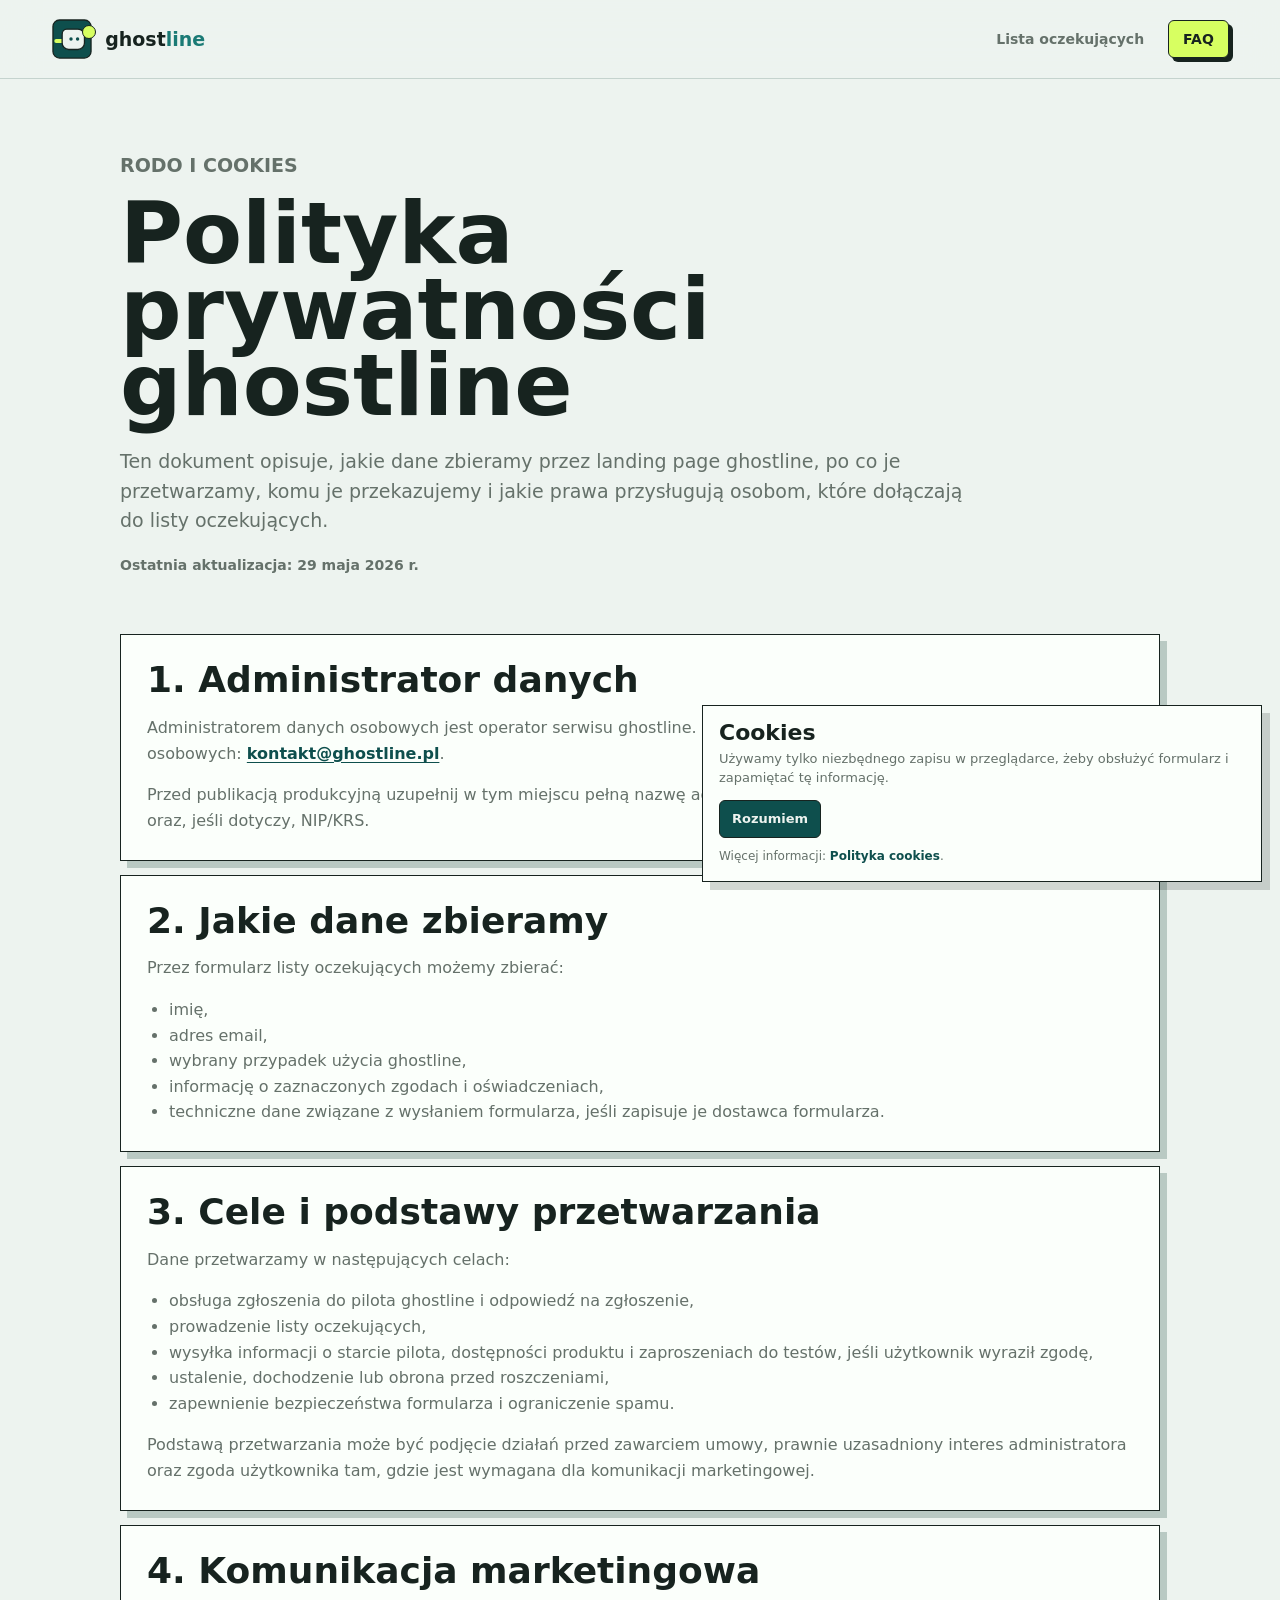
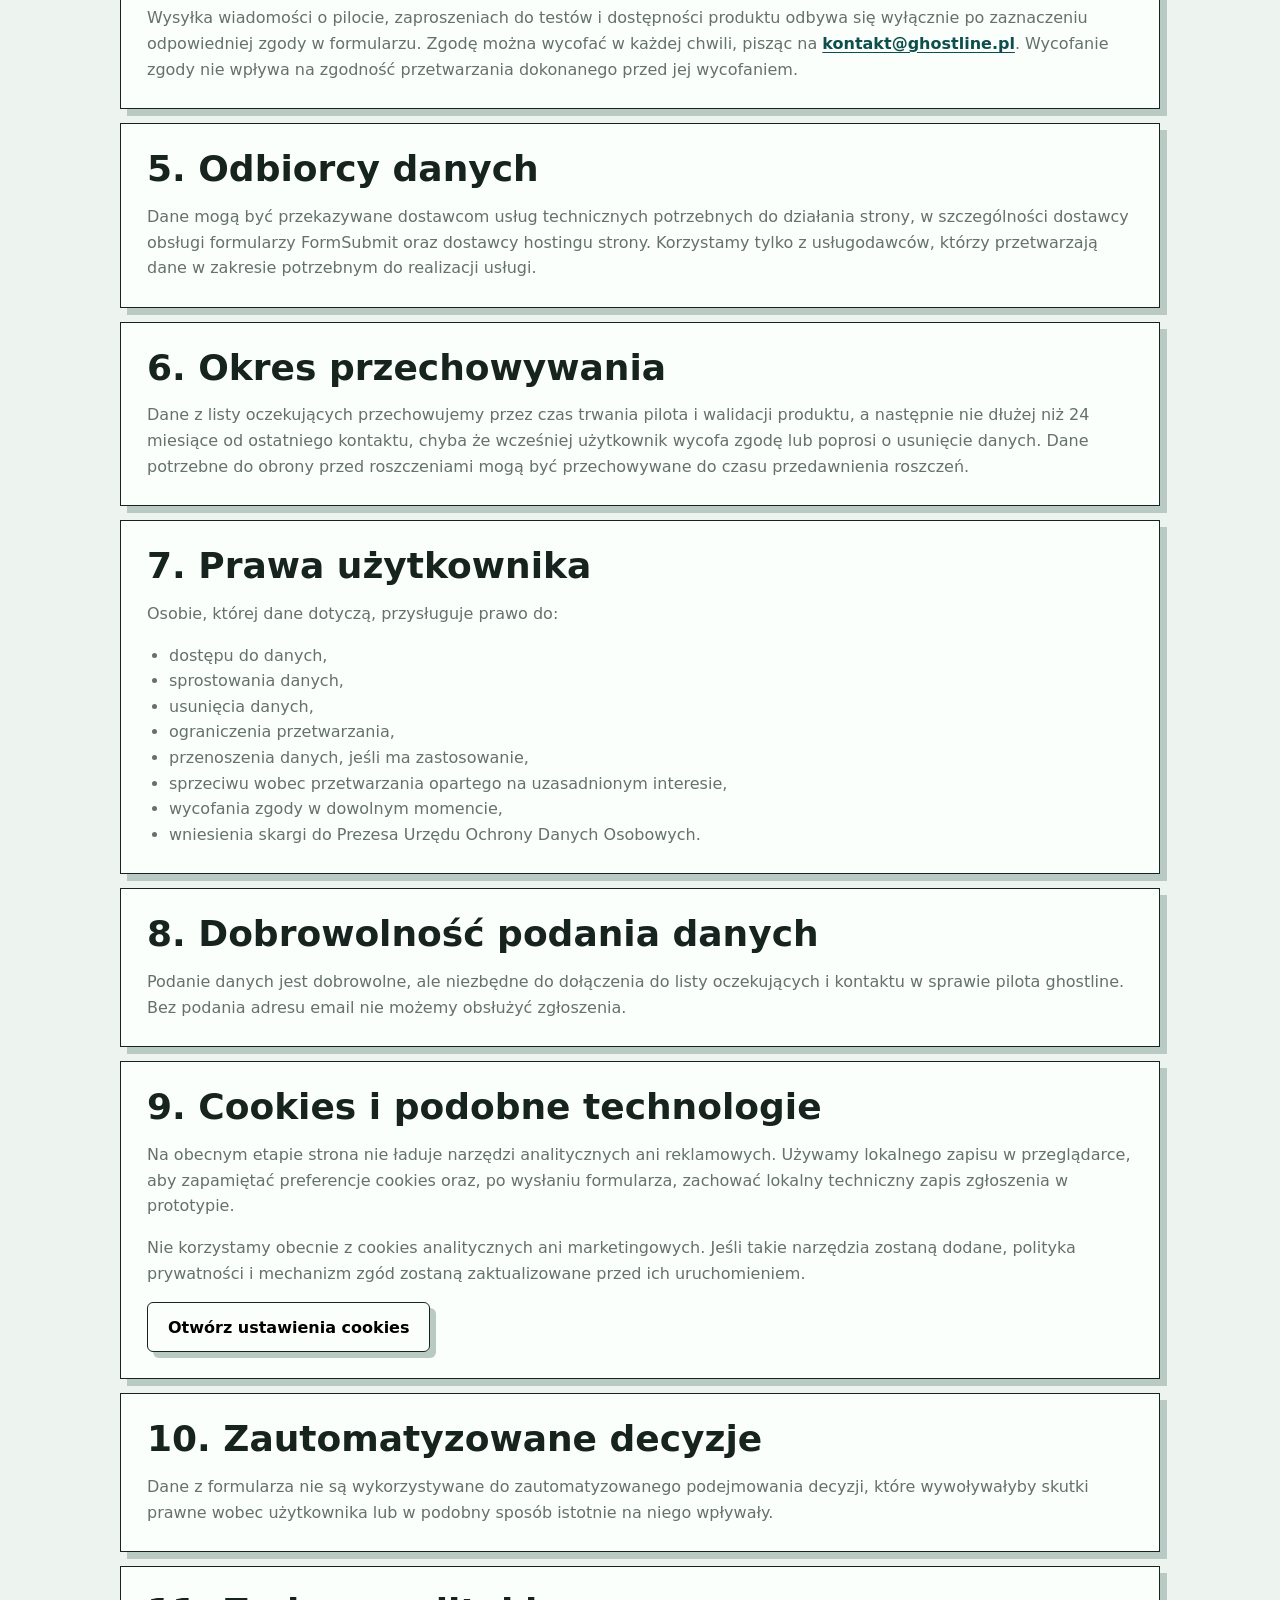
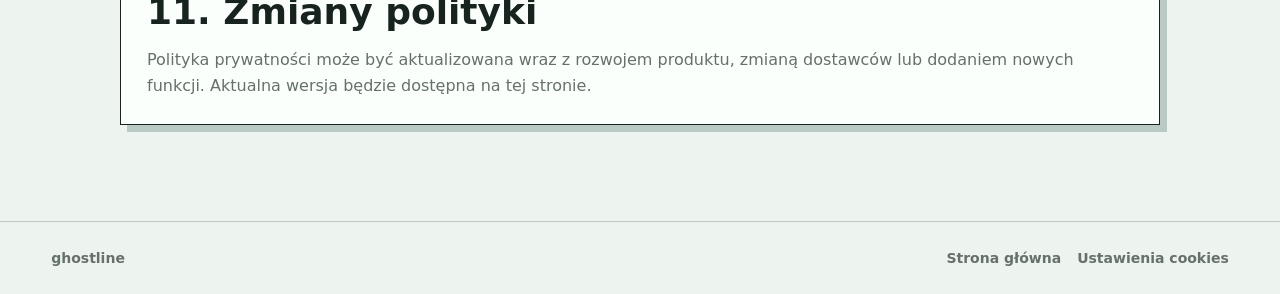
==== privacy.html @ b92a03a5 "init" ====
<!doctype html>
<html lang="pl">
  <head>
    <meta charset="utf-8">
    <meta name="viewport" content="width=device-width, initial-scale=1">
    <title>Polityka prywatności | ghostline</title>
    <meta
      name="description"
      content="Polityka prywatności ghostline: zasady przetwarzania danych z formularza listy oczekujących, cookies i kontakt w sprawach RODO."
    >
    <meta name="robots" content="index, follow">
    <link rel="canonical" href="https://ghostline.pl/privacy.html">
    <link rel="icon" type="image/svg+xml" href="/assets/logo.svg">
    <link rel="stylesheet" href="styles.css">
  </head>
  <body>
    <header class="site-header">
      <a class="brand" href="index.html#top" aria-label="ghostline">
        <span class="brand-mark" aria-hidden="true">
          <svg viewBox="0 0 64 64" role="img">
            <rect class="mark-field" x="3" y="3" width="58" height="58" rx="10"></rect>
            <path class="mark-line" d="M8 35h13c5.6 0 7.2-7.5 12.7-7.5H56"></path>
            <path class="mark-ghost" d="M24 17h17c5.5 0 10 4.5 10 10v11c0 5.5-4.5 10-10 10H27c-5.5 0-10-4.5-10-10V25c0-4.4 2.9-8 7-8Z"></path>
            <circle class="mark-eye" cx="30.5" cy="32" r="2.6"></circle>
            <circle class="mark-eye" cx="40.5" cy="32" r="2.6"></circle>
          </svg>
        </span>
        <span class="brand-word">
          <span>ghost</span><span>line</span>
        </span>
      </a>
      <nav class="nav" aria-label="Nawigacja">
        <a href="index.html#waiting-list">Lista oczekujących</a>
        <a href="index.html#faq">FAQ</a>
      </nav>
    </header>

    <main class="legal-page">
      <section class="legal-hero">
        <p class="kicker">RODO i cookies</p>
        <h1>Polityka prywatności ghostline</h1>
        <p>
          Ten dokument opisuje, jakie dane zbieramy przez landing page ghostline,
          po co je przetwarzamy, komu je przekazujemy i jakie prawa przysługują osobom,
          które dołączają do listy oczekujących.
        </p>
        <p class="legal-updated">Ostatnia aktualizacja: 29 maja 2026 r.</p>
      </section>

      <section class="legal-content">
        <article>
          <h2>1. Administrator danych</h2>
          <p>
            Administratorem danych osobowych jest operator serwisu ghostline.
            Kontakt w sprawach prywatności i danych osobowych: <a href="mailto:kontakt@ghostline.pl">kontakt@ghostline.pl</a>.
          </p>
          <p>
            Przed publikacją produkcyjną uzupełnij w tym miejscu pełną nazwę administratora,
            adres siedziby lub adres do doręczeń oraz, jeśli dotyczy, NIP/KRS.
          </p>
        </article>

        <article>
          <h2>2. Jakie dane zbieramy</h2>
          <p>Przez formularz listy oczekujących możemy zbierać:</p>
          <ul>
            <li>imię,</li>
            <li>adres email,</li>
            <li>wybrany przypadek użycia ghostline,</li>
            <li>informację o zaznaczonych zgodach i oświadczeniach,</li>
            <li>techniczne dane związane z wysłaniem formularza, jeśli zapisuje je dostawca formularza.</li>
          </ul>
        </article>

        <article>
          <h2>3. Cele i podstawy przetwarzania</h2>
          <p>Dane przetwarzamy w następujących celach:</p>
          <ul>
            <li>obsługa zgłoszenia do pilota ghostline i odpowiedź na zgłoszenie,</li>
            <li>prowadzenie listy oczekujących,</li>
            <li>wysyłka informacji o starcie pilota, dostępności produktu i zaproszeniach do testów, jeśli użytkownik wyraził zgodę,</li>
            <li>ustalenie, dochodzenie lub obrona przed roszczeniami,</li>
            <li>zapewnienie bezpieczeństwa formularza i ograniczenie spamu.</li>
          </ul>
          <p>
            Podstawą przetwarzania może być podjęcie działań przed zawarciem umowy,
            prawnie uzasadniony interes administratora oraz zgoda użytkownika tam,
            gdzie jest wymagana dla komunikacji marketingowej.
          </p>
        </article>

        <article>
          <h2>4. Komunikacja marketingowa</h2>
          <p>
            Wysyłka wiadomości o pilocie, zaproszeniach do testów i dostępności produktu
            odbywa się wyłącznie po zaznaczeniu odpowiedniej zgody w formularzu.
            Zgodę można wycofać w każdej chwili, pisząc na <a href="mailto:kontakt@ghostline.pl">kontakt@ghostline.pl</a>.
            Wycofanie zgody nie wpływa na zgodność przetwarzania dokonanego przed jej wycofaniem.
          </p>
        </article>

        <article>
          <h2>5. Odbiorcy danych</h2>
          <p>
            Dane mogą być przekazywane dostawcom usług technicznych potrzebnych do działania strony,
            w szczególności dostawcy obsługi formularzy FormSubmit oraz dostawcy hostingu strony.
            Korzystamy tylko z usługodawców, którzy przetwarzają dane w zakresie potrzebnym do realizacji usługi.
          </p>
        </article>

        <article>
          <h2>6. Okres przechowywania</h2>
          <p>
            Dane z listy oczekujących przechowujemy przez czas trwania pilota i walidacji produktu,
            a następnie nie dłużej niż 24 miesiące od ostatniego kontaktu, chyba że wcześniej użytkownik
            wycofa zgodę lub poprosi o usunięcie danych. Dane potrzebne do obrony przed roszczeniami
            mogą być przechowywane do czasu przedawnienia roszczeń.
          </p>
        </article>

        <article>
          <h2>7. Prawa użytkownika</h2>
          <p>Osobie, której dane dotyczą, przysługuje prawo do:</p>
          <ul>
            <li>dostępu do danych,</li>
            <li>sprostowania danych,</li>
            <li>usunięcia danych,</li>
            <li>ograniczenia przetwarzania,</li>
            <li>przenoszenia danych, jeśli ma zastosowanie,</li>
            <li>sprzeciwu wobec przetwarzania opartego na uzasadnionym interesie,</li>
            <li>wycofania zgody w dowolnym momencie,</li>
            <li>wniesienia skargi do Prezesa Urzędu Ochrony Danych Osobowych.</li>
          </ul>
        </article>

        <article>
          <h2>8. Dobrowolność podania danych</h2>
          <p>
            Podanie danych jest dobrowolne, ale niezbędne do dołączenia do listy oczekujących
            i kontaktu w sprawie pilota ghostline. Bez podania adresu email nie możemy obsłużyć zgłoszenia.
          </p>
        </article>

        <article id="cookies">
          <h2>9. Cookies i podobne technologie</h2>
          <p>
            Na obecnym etapie strona nie ładuje narzędzi analitycznych ani reklamowych.
            Używamy lokalnego zapisu w przeglądarce, aby zapamiętać preferencje cookies oraz,
            po wysłaniu formularza, zachować lokalny techniczny zapis zgłoszenia w prototypie.
          </p>
          <p>
            Nie korzystamy obecnie z cookies analitycznych ani marketingowych. Jeśli takie narzędzia zostaną dodane,
            polityka prywatności i mechanizm zgód zostaną zaktualizowane przed ich uruchomieniem.
          </p>
          <button type="button" class="button button-ghost cookie-settings">Otwórz ustawienia cookies</button>
        </article>

        <article>
          <h2>10. Zautomatyzowane decyzje</h2>
          <p>
            Dane z formularza nie są wykorzystywane do zautomatyzowanego podejmowania decyzji,
            które wywoływałyby skutki prawne wobec użytkownika lub w podobny sposób istotnie na niego wpływały.
          </p>
        </article>

        <article>
          <h2>11. Zmiany polityki</h2>
          <p>
            Polityka prywatności może być aktualizowana wraz z rozwojem produktu, zmianą dostawców
            lub dodaniem nowych funkcji. Aktualna wersja będzie dostępna na tej stronie.
          </p>
        </article>
      </section>
    </main>

    <footer class="site-footer">
      <span>ghostline</span>
      <nav aria-label="Linki prawne">
        <a href="index.html">Strona główna</a>
        <button type="button" class="footer-link cookie-settings">Ustawienia cookies</button>
      </nav>
    </footer>

    <div class="cookie-banner" id="cookie-banner" hidden>
      <div class="cookie-panel" role="region" aria-labelledby="cookie-title" aria-describedby="cookie-desc">
        <div class="cookie-copy">
          <h2 id="cookie-title">Cookies</h2>
          <p id="cookie-desc">
            Używamy tylko niezbędnego zapisu w przeglądarce, żeby obsłużyć formularz i zapamiętać tę informację.
          </p>
        </div>
        <div class="cookie-actions">
          <button type="button" class="button button-primary" id="cookie-accept">Rozumiem</button>
        </div>
        <p class="cookie-small">
          Więcej informacji: <a href="privacy.html#cookies">Polityka cookies</a>.
        </p>
      </div>
    </div>

    <script src="script.js"></script>
  </body>
</html>
---- styles.css ----
:root {
  --paper: #edf3ef;
  --paper-2: #dce9e5;
  --ink: #17231f;
  --muted: #65716a;
  --line: #b9c9c3;
  --panel: #fbfffb;
  --signal: #1b7a75;
  --signal-dark: #0e4f4d;
  --acid: #d7ff61;
  --clay: #c66b45;
  --violet: #6b5fce;
  --shadow: 0 28px 90px rgba(19, 50, 42, 0.16);
}

* {
  box-sizing: border-box;
}

html {
  scroll-behavior: smooth;
  background: var(--paper);
  color: var(--ink);
}

body {
  margin: 0;
  font-family: Inter, ui-sans-serif, system-ui, -apple-system, BlinkMacSystemFont, "Segoe UI", sans-serif;
  overflow-x: hidden;
}

a {
  color: inherit;
  text-decoration: none;
}

button,
input,
select {
  font: inherit;
}

.site-header {
  position: sticky;
  top: 0;
  z-index: 50;
  display: flex;
  align-items: center;
  justify-content: space-between;
  gap: 24px;
  padding: 18px clamp(18px, 4vw, 56px);
  background: rgba(237, 243, 239, 0.82);
  border-bottom: 1px solid rgba(185, 201, 195, 0.76);
  backdrop-filter: blur(18px);
}

.brand {
  display: inline-flex;
  align-items: center;
  gap: 12px;
  font-weight: 900;
  letter-spacing: 0;
}

.brand-mark {
  position: relative;
  display: grid;
  width: 42px;
  height: 42px;
  place-items: center;
}

.brand-mark::after {
  content: "";
  position: absolute;
  inset: 7px -3px auto auto;
  width: 12px;
  height: 12px;
  background: var(--acid);
  border: 1px solid var(--ink);
  border-radius: 50%;
}

.brand-mark svg {
  display: block;
  width: 42px;
  height: 42px;
  overflow: visible;
}

.mark-field {
  fill: var(--signal-dark);
  stroke: var(--ink);
  stroke-width: 2;
}

.mark-line {
  fill: none;
  stroke: var(--acid);
  stroke-width: 6;
  stroke-linecap: round;
}

.mark-ghost {
  fill: var(--paper);
  stroke: var(--ink);
  stroke-width: 2;
}

.mark-eye {
  fill: var(--signal-dark);
}

.brand-word {
  display: inline-flex;
  align-items: baseline;
  color: var(--ink);
  font-size: 19px;
  font-weight: 900;
  line-height: 1;
}

.brand-word span:last-child {
  color: var(--signal);
}

.nav {
  display: flex;
  align-items: center;
  gap: 24px;
  color: var(--muted);
  font-size: 14px;
  font-weight: 700;
}

.nav a:last-child {
  color: var(--ink);
  padding: 10px 14px;
  background: var(--acid);
  border: 1px solid var(--ink);
  border-radius: 6px;
  box-shadow: 4px 4px 0 var(--ink);
}

.hero {
  position: relative;
  display: grid;
  grid-template-columns: minmax(0, 0.92fr) minmax(460px, 1.08fr);
  align-items: center;
  gap: clamp(36px, 5vw, 88px);
  min-height: calc(92vh - 73px);
  padding: clamp(34px, 5vw, 70px) clamp(18px, 4vw, 56px) 34px;
  background:
    linear-gradient(90deg, rgba(237, 243, 239, 0.98), rgba(237, 243, 239, 0.84)),
    repeating-linear-gradient(90deg, transparent 0 76px, rgba(23, 35, 31, 0.05) 76px 77px);
}

.hero::after {
  content: "";
  position: absolute;
  left: 0;
  right: 0;
  bottom: 0;
  height: 1px;
  background: var(--line);
}

.hero-copy {
  position: relative;
  z-index: 2;
  max-width: 660px;
}

.kicker {
  margin: 0 0 16px;
  color: var(--signal-dark);
  font-size: 13px;
  font-weight: 900;
  letter-spacing: 0;
  text-transform: uppercase;
}

h1,
h2,
h3,
p {
  margin-top: 0;
}

h1 {
  margin-bottom: 24px;
  font-size: clamp(45px, 7vw, 92px);
  line-height: 0.88;
  letter-spacing: 0;
  max-width: 760px;
}

h2 {
  margin-bottom: 0;
  font-size: clamp(34px, 4.8vw, 64px);
  line-height: 0.96;
  letter-spacing: 0;
}

h3 {
  margin-bottom: 12px;
  font-size: 23px;
  line-height: 1.08;
}

.lead {
  max-width: 600px;
  margin-bottom: 32px;
  color: #36433e;
  font-size: clamp(18px, 2vw, 22px);
  line-height: 1.5;
}

.hero-actions {
  display: flex;
  flex-wrap: wrap;
  gap: 14px;
  align-items: center;
}

.button {
  display: inline-flex;
  align-items: center;
  justify-content: center;
  min-height: 50px;
  padding: 0 20px;
  border: 1px solid var(--ink);
  border-radius: 6px;
  font-weight: 900;
  cursor: pointer;
  transition: transform 180ms ease, box-shadow 180ms ease;
}

.button:hover {
  transform: translate(-2px, -2px);
}

.button-primary {
  color: var(--paper);
  background: var(--signal-dark);
  box-shadow: 6px 6px 0 var(--acid);
}

.button-ghost {
  background: transparent;
  box-shadow: 6px 6px 0 var(--line);
}

.limit-note {
  max-width: 520px;
  margin: 22px 0 0;
  color: var(--muted);
  font-size: 14px;
  font-weight: 800;
}

.hero-product {
  position: relative;
  min-height: 640px;
}

.noise-wall {
  position: absolute;
  inset: 0;
  border: 1px solid var(--line);
  background:
    radial-gradient(circle at 25% 25%, rgba(215, 255, 97, 0.36), transparent 24%),
    radial-gradient(circle at 78% 58%, rgba(198, 107, 69, 0.24), transparent 24%),
    var(--paper-2);
  overflow: hidden;
}

.noise-wall span {
  position: absolute;
  left: var(--x);
  top: var(--y);
  transform: rotate(var(--r));
  padding: 10px 14px;
  color: rgba(23, 35, 31, 0.48);
  background: rgba(251, 255, 251, 0.72);
  border: 1px solid rgba(23, 35, 31, 0.14);
  border-radius: 4px;
  font-weight: 900;
  text-transform: uppercase;
}

.agent-console {
  position: absolute;
  inset: 54px 0 0 54px;
  display: grid;
  align-content: start;
  gap: 16px;
  max-width: 560px;
  padding: 22px;
  background: rgba(251, 255, 251, 0.94);
  border: 1px solid var(--ink);
  box-shadow: 16px 16px 0 rgba(23, 35, 31, 0.16);
}

.console-top {
  display: grid;
  grid-template-columns: 1fr 1fr;
  gap: 12px;
}

.console-top div,
.call-card,
.brief-item {
  border: 1px solid var(--line);
  background: var(--panel);
}

.console-top div {
  padding: 14px;
}

.label,
.brief-item span {
  display: block;
  margin-bottom: 7px;
  color: var(--muted);
  font-size: 11px;
  font-weight: 900;
  letter-spacing: 0;
  text-transform: uppercase;
}

.console-top strong {
  display: block;
  font-size: clamp(14px, 1.6vw, 19px);
  overflow-wrap: anywhere;
}

.active-call {
  padding: 22px;
  background: var(--signal-dark);
  color: var(--paper);
  border-color: var(--ink);
}

.call-meta {
  display: flex;
  align-items: center;
  gap: 9px;
  margin-bottom: 18px;
  color: rgba(237, 243, 239, 0.78);
  font-size: 13px;
  font-weight: 800;
}

.pulse {
  width: 11px;
  height: 11px;
  background: var(--acid);
  border-radius: 50%;
  box-shadow: 0 0 0 0 rgba(215, 255, 97, 0.55);
  animation: pulse 1.8s infinite;
}

@keyframes pulse {
  70% {
    box-shadow: 0 0 0 12px rgba(215, 255, 97, 0);
  }
  100% {
    box-shadow: 0 0 0 0 rgba(215, 255, 97, 0);
  }
}

.active-call h2 {
  margin-bottom: 14px;
  font-size: clamp(29px, 3vw, 40px);
}

.active-call p {
  margin-bottom: 0;
  color: rgba(237, 243, 239, 0.78);
  line-height: 1.5;
}

.decision-stack {
  display: grid;
  grid-template-columns: repeat(3, minmax(0, 1fr));
  gap: 10px;
}

.decision-stack button {
  min-height: 54px;
  padding: 10px;
  color: var(--ink);
  background: var(--panel);
  border: 1px solid var(--ink);
  border-radius: 4px;
  font-weight: 900;
  cursor: pointer;
}

.decision-stack .selected {
  background: var(--acid);
}

.daily-brief {
  display: grid;
  grid-template-columns: 1fr 1fr;
  gap: 12px;
}

.brief-item {
  padding: 15px;
}

.brief-item p {
  margin-bottom: 0;
  color: #394640;
  line-height: 1.4;
}

.brief-item.urgent {
  border-color: var(--clay);
}

.ticker {
  padding: 18px 0;
  overflow: hidden;
  border-top: 1px solid var(--ink);
  border-bottom: 1px solid var(--ink);
  background: var(--acid);
}

.ticker-track {
  display: flex;
  width: max-content;
  gap: 42px;
  padding-left: 24px;
  color: var(--ink);
  font-size: 14px;
  font-weight: 900;
  letter-spacing: 0;
  text-transform: uppercase;
  animation: ticker 24s linear infinite;
}

@keyframes ticker {
  to {
    transform: translateX(-50%);
  }
}

.section,
.use-cases-section,
.unknown-call-section,
.rules-panel,
.weekly-report-section,
.proof-section,
.faq-section,
.signup-section {
  max-width: 1220px;
  margin: 0 auto;
  padding: 104px clamp(18px, 4vw, 40px);
}

.section-head {
  display: grid;
  grid-template-columns: 0.42fr 1fr;
  gap: 52px;
  align-items: start;
  margin-bottom: 44px;
}

.flow {
  display: grid;
  grid-template-columns: repeat(3, minmax(0, 1fr));
  border: 1px solid var(--ink);
  background: var(--ink);
  gap: 1px;
}

.flow article {
  min-height: 310px;
  padding: 26px;
  background: var(--panel);
}

.flow-index {
  display: inline-flex;
  margin-bottom: 76px;
  color: var(--clay);
  font-size: 42px;
  font-weight: 900;
  line-height: 1;
}

.flow p,
.use-case-grid p,
.rules-copy p,
.proof-card p,
.signup-copy p {
  color: var(--muted);
  line-height: 1.55;
}

.use-case-grid {
  display: grid;
  grid-template-columns: repeat(4, minmax(0, 1fr));
  gap: 14px;
}

.use-case-grid article {
  min-height: 300px;
  padding: 22px;
  background: var(--panel);
  border: 1px solid var(--ink);
  box-shadow: 7px 7px 0 var(--line);
}

.use-case-grid span {
  display: inline-flex;
  min-height: 34px;
  align-items: center;
  margin-bottom: 46px;
  color: var(--signal-dark);
  font-size: 12px;
  font-weight: 900;
  text-transform: uppercase;
}

.use-case-grid h3 {
  font-size: 24px;
}

.use-case-grid p {
  margin-bottom: 0;
}

.unknown-call-section {
  display: grid;
  grid-template-columns: minmax(0, 0.92fr) minmax(420px, 1.08fr);
  gap: clamp(32px, 6vw, 78px);
  align-items: center;
  background: var(--signal-dark);
  color: var(--paper);
  max-width: none;
  padding-left: max(clamp(18px, 4vw, 56px), calc((100vw - 1220px) / 2 + 40px));
  padding-right: max(clamp(18px, 4vw, 56px), calc((100vw - 1220px) / 2 + 40px));
}

.unknown-call-section .kicker {
  color: var(--acid);
}

.unknown-call-copy p:not(.kicker) {
  max-width: 620px;
  margin-top: 24px;
  color: rgba(237, 243, 239, 0.76);
  font-size: 18px;
  line-height: 1.55;
}

.unknown-call-links {
  display: flex;
  flex-wrap: wrap;
  gap: 12px;
  margin-top: 28px;
}

.unknown-call-links a {
  min-height: 46px;
  display: inline-flex;
  align-items: center;
  padding: 0 14px;
  color: var(--ink);
  background: var(--acid);
  border: 1px solid var(--ink);
  border-radius: 4px;
  font-weight: 900;
}

.unknown-call-visual {
  display: grid;
  gap: 12px;
}

.incoming-phone,
.call-verdict {
  padding: 22px;
  color: var(--ink);
  background: var(--paper);
  border: 1px solid var(--ink);
  box-shadow: 8px 8px 0 rgba(0, 0, 0, 0.18);
}

.incoming-phone span,
.call-verdict span {
  display: block;
  margin-bottom: 10px;
  color: var(--muted);
  font-size: 12px;
  font-weight: 900;
  text-transform: uppercase;
}

.incoming-phone strong {
  display: block;
  margin-bottom: 12px;
  font-size: clamp(32px, 5vw, 54px);
  line-height: 1;
}

.incoming-phone p,
.call-verdict p {
  margin-bottom: 0;
  color: #3b4943;
  line-height: 1.45;
}

.call-verdict.safe {
  background: var(--acid);
}

.call-verdict.spam {
  background: #f2dfd6;
}

.rules-panel {
  display: grid;
  grid-template-columns: 0.92fr 1.08fr;
  gap: clamp(32px, 5vw, 70px);
  align-items: center;
  background: var(--signal-dark);
  color: var(--paper);
  max-width: none;
  padding-left: max(clamp(18px, 4vw, 56px), calc((100vw - 1220px) / 2 + 40px));
  padding-right: max(clamp(18px, 4vw, 56px), calc((100vw - 1220px) / 2 + 40px));
}

.rules-panel .kicker {
  color: var(--acid);
}

.rules-copy p {
  max-width: 560px;
  margin-top: 24px;
  color: rgba(237, 243, 239, 0.76);
  font-size: 18px;
}

.rule-cards {
  display: grid;
  gap: 14px;
}

.rule-card {
  padding: 20px;
  color: var(--ink);
  background: var(--paper);
  border: 1px solid rgba(237, 243, 239, 0.35);
  box-shadow: 8px 8px 0 rgba(0, 0, 0, 0.18);
}

.rule-card span {
  display: inline-flex;
  margin-bottom: 10px;
  color: var(--signal-dark);
  font-size: 12px;
  font-weight: 900;
  text-transform: uppercase;
}

.rule-card p {
  margin-bottom: 0;
  font-size: 18px;
  line-height: 1.45;
}

.proof-section {
  display: grid;
  grid-template-columns: 1.05fr 0.95fr;
  gap: 18px;
}

.weekly-report-section {
  display: grid;
  grid-template-columns: minmax(0, 0.86fr) minmax(440px, 1.14fr);
  gap: clamp(32px, 5vw, 74px);
  align-items: center;
}

.report-copy p:not(.kicker) {
  max-width: 560px;
  margin-top: 24px;
  color: var(--muted);
  font-size: 18px;
  line-height: 1.55;
}

.weekly-report {
  display: grid;
  gap: 16px;
  padding: 22px;
  background: var(--panel);
  border: 1px solid var(--ink);
  box-shadow: 14px 14px 0 var(--signal-dark);
}

.report-top {
  display: flex;
  justify-content: space-between;
  gap: 18px;
  align-items: start;
  padding-bottom: 16px;
  border-bottom: 1px solid var(--line);
}

.report-top strong {
  display: block;
  font-size: clamp(28px, 3vw, 42px);
  line-height: 1;
}

.report-badge {
  flex: 0 0 auto;
  padding: 9px 11px;
  color: var(--ink);
  background: var(--acid);
  border: 1px solid var(--ink);
  border-radius: 4px;
  font-size: 12px;
  font-weight: 900;
}

.report-stats {
  display: grid;
  grid-template-columns: repeat(3, minmax(0, 1fr));
  gap: 10px;
}

.report-stats div {
  padding: 14px;
  background: var(--paper);
  border: 1px solid var(--line);
}

.report-stats span,
.report-summary span {
  display: block;
  margin-bottom: 7px;
  color: var(--muted);
  font-size: 11px;
  font-weight: 900;
  text-transform: uppercase;
}

.report-stats strong {
  font-size: clamp(30px, 4vw, 48px);
  line-height: 1;
}

.report-bars {
  display: grid;
  gap: 12px;
  padding: 16px;
  background: #f5faf6;
  border: 1px solid var(--line);
}

.bar-row {
  display: grid;
  grid-template-columns: 150px 1fr 32px;
  gap: 12px;
  align-items: center;
  color: #34443e;
  font-size: 13px;
  font-weight: 900;
}

.bar-row div {
  height: 12px;
  background: var(--paper-2);
  border: 1px solid var(--line);
}

.bar-row i {
  display: block;
  height: 100%;
  background: var(--signal);
}

.bar-row:nth-child(2) i {
  background: var(--clay);
}

.bar-row:nth-child(3) i {
  background: var(--violet);
}

.report-summary {
  padding: 18px;
  color: var(--ink);
  background: var(--acid);
  border: 1px solid var(--ink);
}

.report-summary span {
  color: #46534c;
}

.report-summary p {
  margin-bottom: 0;
  line-height: 1.5;
  font-weight: 800;
}

.report-actions {
  display: grid;
  grid-template-columns: repeat(3, minmax(0, 1fr));
  gap: 10px;
}

.report-actions button {
  min-height: 48px;
  padding: 8px 10px;
  color: var(--paper);
  background: var(--signal-dark);
  border: 1px solid var(--ink);
  border-radius: 4px;
  font-weight: 900;
  cursor: pointer;
}

.report-actions .muted-action {
  color: var(--ink);
  background: transparent;
}

.proof-card {
  min-height: 300px;
  padding: 30px;
  background: var(--panel);
  border: 1px solid var(--ink);
  box-shadow: 10px 10px 0 var(--line);
}

.proof-card.inverted {
  background: #263833;
  color: var(--paper);
  box-shadow: 10px 10px 0 var(--clay);
}

.proof-card span {
  display: inline-flex;
  margin-bottom: 54px;
  color: var(--clay);
  font-size: 13px;
  font-weight: 900;
  text-transform: uppercase;
}

.proof-card.inverted span {
  color: var(--acid);
}

.proof-card strong {
  display: block;
  max-width: 700px;
  margin-bottom: 18px;
  font-size: clamp(28px, 3.5vw, 46px);
  line-height: 1;
}

.proof-card.inverted p {
  color: rgba(237, 243, 239, 0.76);
}

.faq-section {
  padding-top: 42px;
}

.faq-list {
  display: grid;
  gap: 12px;
}

.faq-list details {
  background: var(--panel);
  border: 1px solid var(--ink);
  box-shadow: 6px 6px 0 var(--line);
}

.faq-list summary {
  min-height: 64px;
  padding: 20px 54px 20px 20px;
  color: var(--ink);
  cursor: pointer;
  font-size: 20px;
  font-weight: 900;
  list-style: none;
  position: relative;
}

.faq-list summary::-webkit-details-marker {
  display: none;
}

.faq-list summary::after {
  content: "+";
  position: absolute;
  top: 18px;
  right: 20px;
  color: var(--signal);
  font-size: 26px;
  line-height: 1;
}

.faq-list details[open] summary::after {
  content: "-";
}

.faq-list p {
  margin: 0;
  padding: 0 20px 22px;
  color: var(--muted);
  line-height: 1.55;
}

.signup-section {
  display: grid;
  grid-template-columns: minmax(0, 0.9fr) minmax(360px, 0.68fr);
  gap: clamp(32px, 6vw, 84px);
  align-items: start;
  padding-top: 50px;
}

.price-line {
  display: grid;
  gap: 8px;
  max-width: 420px;
  margin-top: 28px;
  padding: 18px 20px;
  background: var(--acid);
  border: 1px solid var(--ink);
  box-shadow: 8px 8px 0 var(--ink);
}

.price-line span {
  color: #4c5a52;
  font-size: 12px;
  font-weight: 900;
  text-transform: uppercase;
}

.price-line strong {
  font-size: 22px;
}

.waitlist-form {
  display: grid;
  gap: 16px;
  padding: 24px;
  background: var(--panel);
  border: 1px solid var(--ink);
  box-shadow: var(--shadow);
}

.waitlist-form label {
  display: grid;
  gap: 8px;
  color: var(--ink);
  font-size: 14px;
  font-weight: 900;
}

.honeypot {
  position: absolute;
  left: -9999px;
  width: 1px;
  height: 1px;
  overflow: hidden;
}

.waitlist-form input,
.waitlist-form select {
  width: 100%;
  min-height: 50px;
  padding: 0 13px;
  color: var(--ink);
  background: #fdfffd;
  border: 1px solid var(--line);
  border-radius: 4px;
}

.waitlist-form input:focus,
.waitlist-form select:focus {
  outline: 3px solid rgba(27, 122, 117, 0.18);
  border-color: var(--signal);
}

.checkbox {
  grid-template-columns: 20px 1fr;
  align-items: start;
  color: var(--muted) !important;
  font-size: 13px !important;
  line-height: 1.45;
}

.checkbox input {
  width: 18px;
  min-height: 18px;
  margin-top: 1px;
}

.submit {
  width: 100%;
}

.form-status {
  margin: 0;
  color: var(--muted);
  font-size: 13px;
  line-height: 1.45;
}

.form-status.success {
  color: var(--signal-dark);
  font-weight: 900;
}

.form-status.error {
  color: #9f3d24;
  font-weight: 900;
}

.privacy-note {
  margin: 0;
  color: var(--muted);
  font-size: 13px;
  line-height: 1.45;
}

.privacy-note a {
  color: var(--signal-dark);
  font-weight: 900;
  text-decoration: underline;
  text-decoration-thickness: 1px;
  text-underline-offset: 3px;
}

.site-footer {
  display: flex;
  justify-content: space-between;
  gap: 18px;
  padding: 28px clamp(18px, 4vw, 56px);
  border-top: 1px solid var(--line);
  color: var(--muted);
  font-size: 14px;
  font-weight: 800;
}

.site-footer nav {
  display: flex;
  flex-wrap: wrap;
  gap: 16px;
}

.footer-link {
  padding: 0;
  color: inherit;
  background: transparent;
  border: 0;
  cursor: pointer;
  font: inherit;
  font-weight: 800;
}

.legal-page {
  max-width: 1120px;
  margin: 0 auto;
  padding: 72px clamp(18px, 4vw, 40px) 96px;
}

.seo-page {
  max-width: 1120px;
  margin: 0 auto;
  padding: 72px clamp(18px, 4vw, 40px) 96px;
}

.seo-article {
  display: grid;
  gap: 18px;
}

.seo-hero {
  max-width: 900px;
  margin-bottom: 28px;
}

.seo-hero h1 {
  font-size: clamp(44px, 6.5vw, 84px);
}

.seo-hero p {
  color: var(--muted);
  font-size: 20px;
  line-height: 1.55;
}

.seo-article section {
  padding: 28px;
  background: var(--panel);
  border: 1px solid var(--ink);
  box-shadow: 7px 7px 0 var(--line);
}

.seo-article h2 {
  margin-bottom: 16px;
  font-size: clamp(28px, 3.5vw, 44px);
  line-height: 1;
}

.seo-article p,
.seo-article li {
  color: var(--muted);
  line-height: 1.6;
}

.seo-article p:last-child,
.seo-article ul:last-child {
  margin-bottom: 0;
}

.seo-article ul {
  padding-left: 22px;
}

.seo-callout {
  background: var(--signal-dark) !important;
  color: var(--paper);
  box-shadow: 7px 7px 0 var(--acid) !important;
}

.seo-callout p {
  color: rgba(237, 243, 239, 0.78);
}

.seo-callout .button {
  margin-top: 10px;
}

.legal-hero {
  max-width: 860px;
  margin-bottom: 58px;
}

.legal-hero h1 {
  font-size: clamp(46px, 7vw, 86px);
}

.legal-hero p {
  color: var(--muted);
  font-size: 19px;
  line-height: 1.55;
}

.legal-updated {
  font-size: 14px !important;
  font-weight: 900;
}

.legal-content {
  display: grid;
  gap: 14px;
}

.legal-content article {
  padding: 26px;
  background: var(--panel);
  border: 1px solid var(--ink);
  box-shadow: 7px 7px 0 var(--line);
}

.legal-content h2 {
  margin-bottom: 16px;
  font-size: clamp(25px, 3vw, 36px);
  line-height: 1.05;
}

.legal-content p,
.legal-content li {
  color: var(--muted);
  line-height: 1.6;
}

.legal-content p:last-child,
.legal-content ul:last-child {
  margin-bottom: 0;
}

.legal-content a {
  color: var(--signal-dark);
  font-weight: 900;
  text-decoration: underline;
  text-underline-offset: 3px;
}

.legal-content ul {
  padding-left: 22px;
}

.cookie-banner {
  position: fixed;
  right: 18px;
  bottom: 18px;
  z-index: 100;
  width: min(560px, calc(100vw - 36px));
}

.cookie-banner[hidden] {
  display: none;
}

.cookie-panel {
  padding: 16px;
  background: var(--panel);
  border: 1px solid var(--ink);
  box-shadow: 8px 8px 0 rgba(23, 35, 31, 0.18);
}

.cookie-copy {
  max-width: none;
}

.cookie-copy h2 {
  margin-bottom: 6px;
  font-size: 22px;
  line-height: 1;
}

.cookie-copy p:not(.kicker),
.cookie-small {
  color: var(--muted);
  line-height: 1.45;
}

.cookie-copy p {
  margin-bottom: 0;
  font-size: 13px;
}

.cookie-actions {
  display: flex;
  flex-wrap: wrap;
  gap: 8px;
  margin-top: 12px;
}

.cookie-actions .button {
  min-height: 38px;
  padding: 0 12px;
  font-size: 13px;
  box-shadow: none;
}

.cookie-small {
  margin: 10px 0 0;
  font-size: 12px;
}

.cookie-small a {
  color: var(--signal-dark);
  font-weight: 900;
}

@media (max-width: 1020px) {
  .hero {
    grid-template-columns: 1fr;
    min-height: auto;
  }

  .hero-product {
    min-height: 610px;
  }

  .agent-console {
    inset: 38px 0 0 32px;
  }

  .section-head,
  .use-case-grid,
  .unknown-call-section,
  .rules-panel,
  .weekly-report-section,
  .proof-section,
  .signup-section {
    grid-template-columns: 1fr;
  }

  .flow {
    grid-template-columns: 1fr;
  }

  .flow article {
    min-height: 240px;
  }

  .flow-index {
    margin-bottom: 42px;
  }
}

@media (max-width: 720px) {
  .site-header {
    padding: 14px 16px;
  }

  .nav {
    display: none;
  }

  .hero {
    padding: 42px 16px 32px;
  }

  h1 {
    font-size: 48px;
  }

  .hero-actions,
  .button {
    width: 100%;
  }

  .hero-product {
    min-height: auto;
  }

  .noise-wall {
    display: none;
  }

  .agent-console {
    position: relative;
    inset: auto;
    padding: 16px;
    box-shadow: 8px 8px 0 rgba(23, 35, 31, 0.16);
  }

  .console-top,
  .decision-stack,
  .daily-brief,
  .report-stats,
  .report-actions {
    grid-template-columns: 1fr;
  }

  .report-top {
    display: grid;
  }

  .bar-row {
    grid-template-columns: 1fr;
    gap: 7px;
  }

  .ticker-track {
    animation-duration: 18s;
  }

  .section,
  .use-cases-section,
  .unknown-call-section,
  .rules-panel,
  .weekly-report-section,
  .proof-section,
  .faq-section,
  .signup-section {
    padding: 72px 16px;
  }

  .signup-section {
    padding-top: 32px;
  }

  .site-footer {
    flex-direction: column;
    padding: 24px 16px;
  }

  .legal-page {
    padding: 48px 16px 72px;
  }

  .seo-page {
    padding: 48px 16px 72px;
  }

  .legal-content article,
  .seo-article section,
  .cookie-panel {
    padding: 18px;
  }

  .cookie-banner {
    right: 10px;
    bottom: 10px;
    width: calc(100vw - 20px);
  }

  .cookie-actions .button {
    width: auto;
    flex: 1 1 auto;
  }

  .proof-card span {
    margin-bottom: 34px;
  }
}
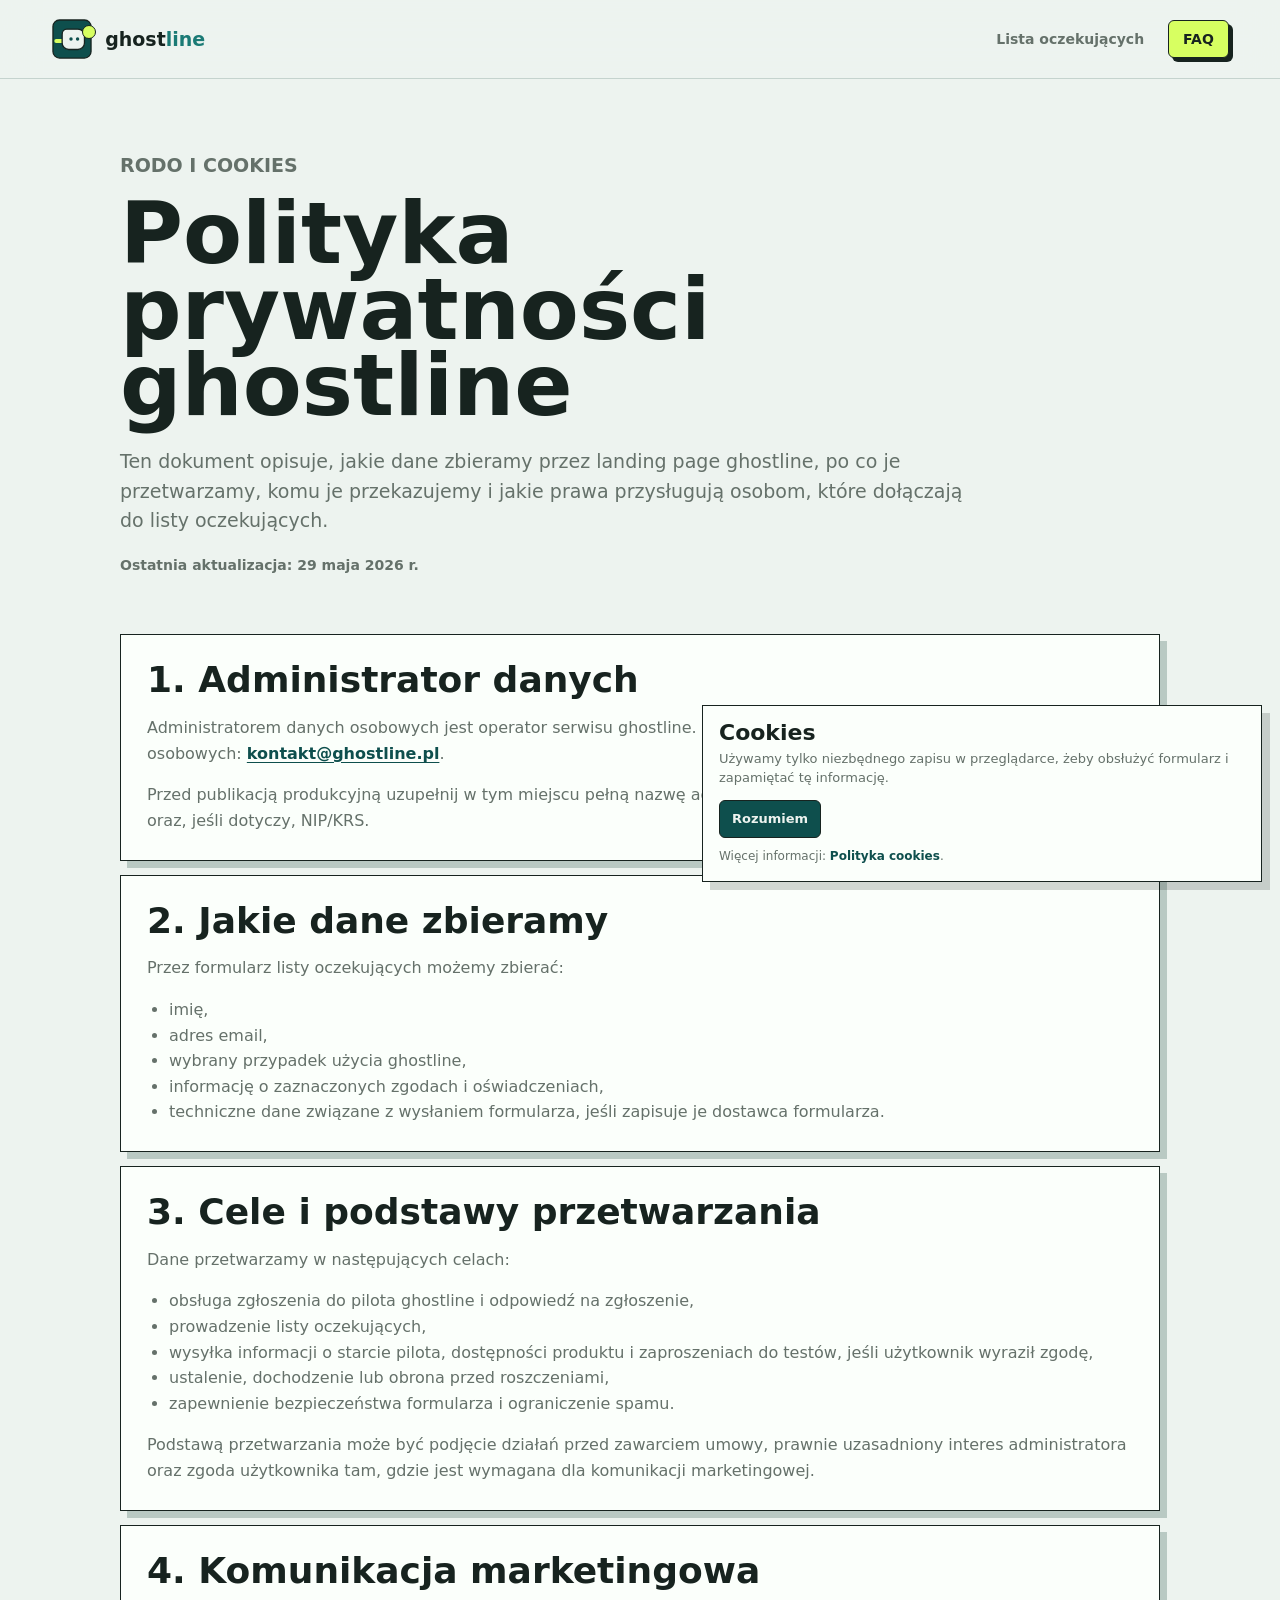
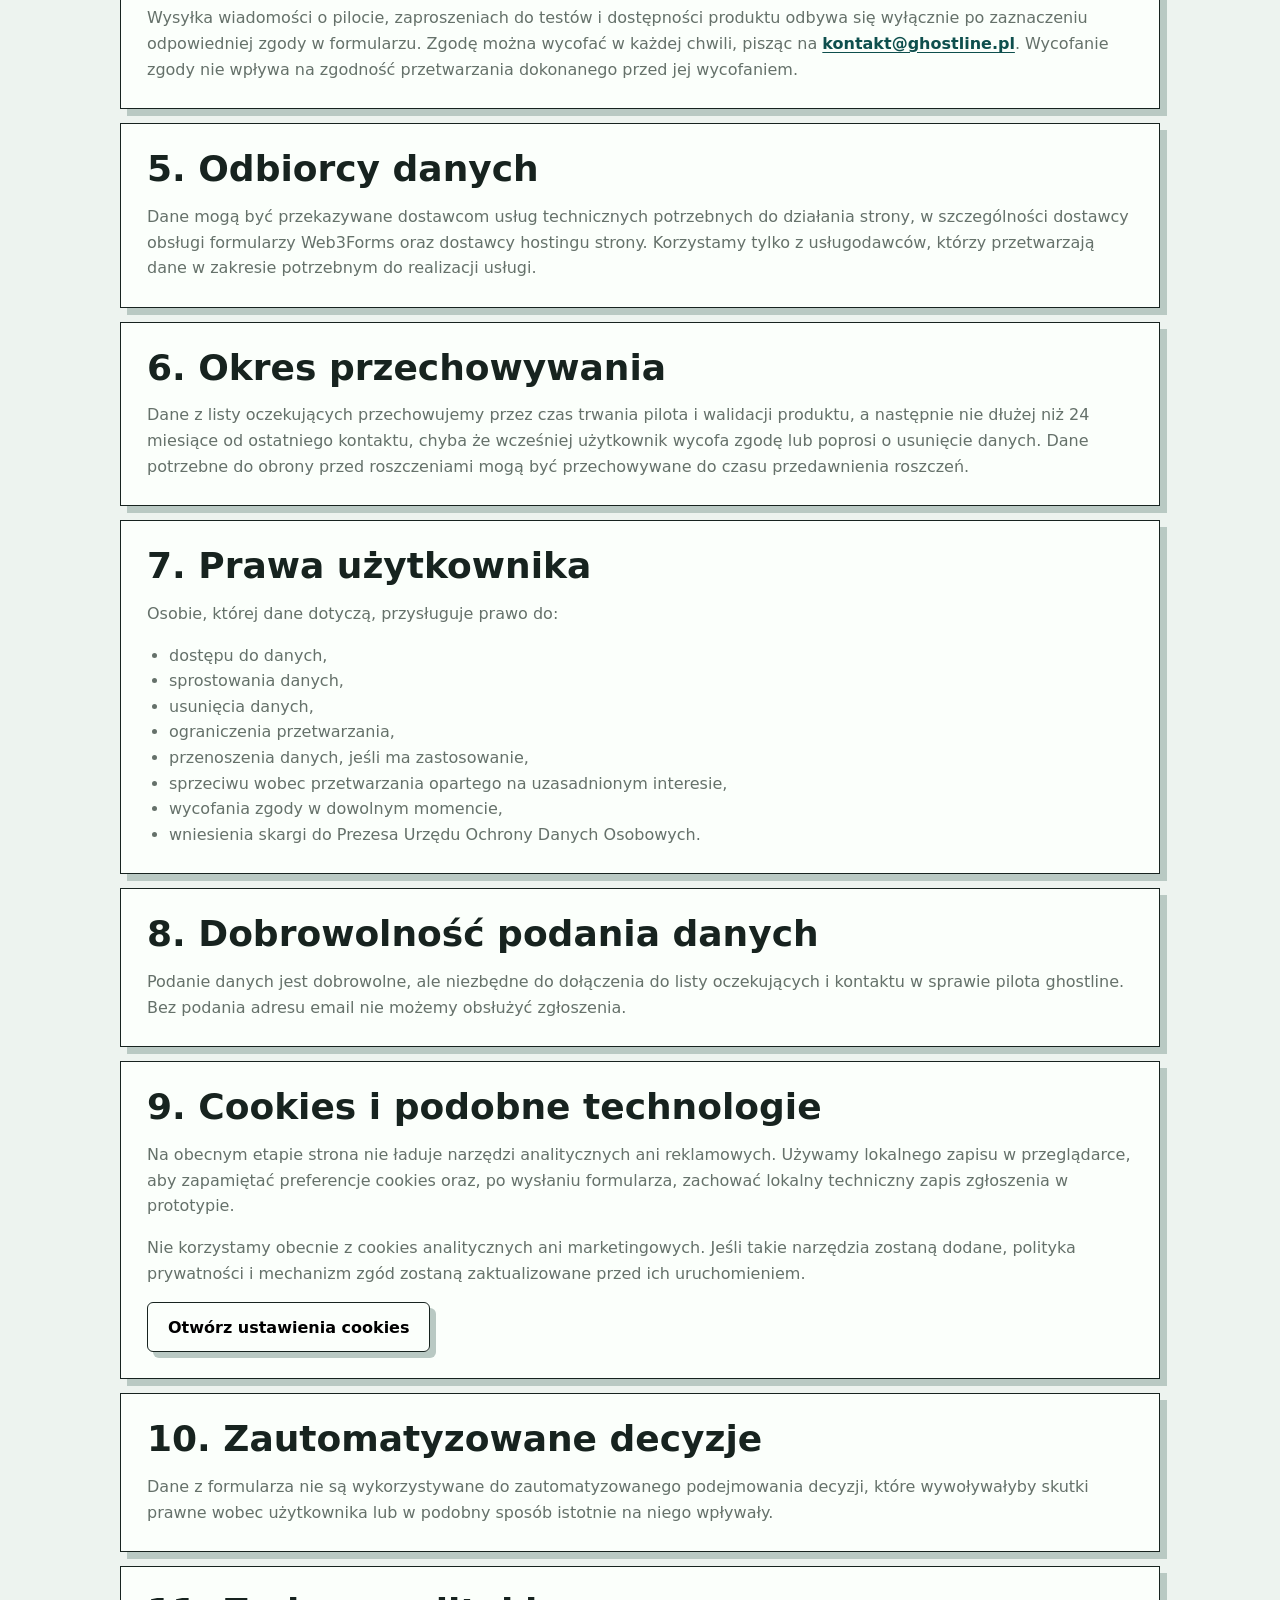
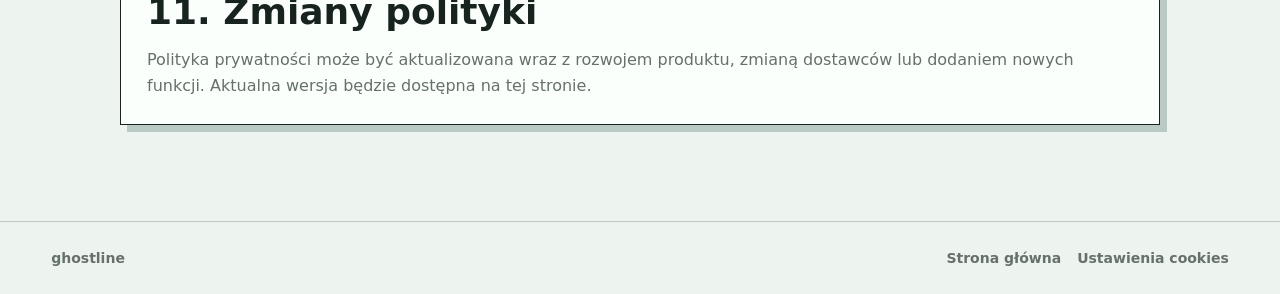
==== commit 152b235e: "init" ====
--- a/privacy.html
+++ b/privacy.html
@@ -103,7 +103,7 @@
           <h2>5. Odbiorcy danych</h2>
           <p>
             Dane mogą być przekazywane dostawcom usług technicznych potrzebnych do działania strony,
-            w szczególności dostawcy obsługi formularzy FormSubmit oraz dostawcy hostingu strony.
+            w szczególności dostawcy obsługi formularzy Web3Forms oraz dostawcy hostingu strony.
             Korzystamy tylko z usługodawców, którzy przetwarzają dane w zakresie potrzebnym do realizacji usługi.
           </p>
         </article>
--- a/styles.css
+++ b/styles.css
@@ -1087,6 +1087,35 @@
   padding: 72px clamp(18px, 4vw, 40px) 96px;
 }
 
+.thanks-page {
+  min-height: calc(100vh - 78px);
+  display: grid;
+  place-items: center;
+  padding: 72px clamp(18px, 4vw, 40px);
+}
+
+.thanks-card {
+  max-width: 780px;
+  padding: clamp(28px, 5vw, 56px);
+  background: var(--panel);
+  border: 1px solid var(--ink);
+  box-shadow: 12px 12px 0 var(--acid);
+}
+
+.thanks-card h1 {
+  font-size: clamp(44px, 7vw, 80px);
+}
+
+.thanks-card p:not(.kicker) {
+  color: var(--muted);
+  font-size: 19px;
+  line-height: 1.55;
+}
+
+.thanks-card .button {
+  margin-top: 12px;
+}
+
 .seo-article {
   display: grid;
   gap: 18px;
